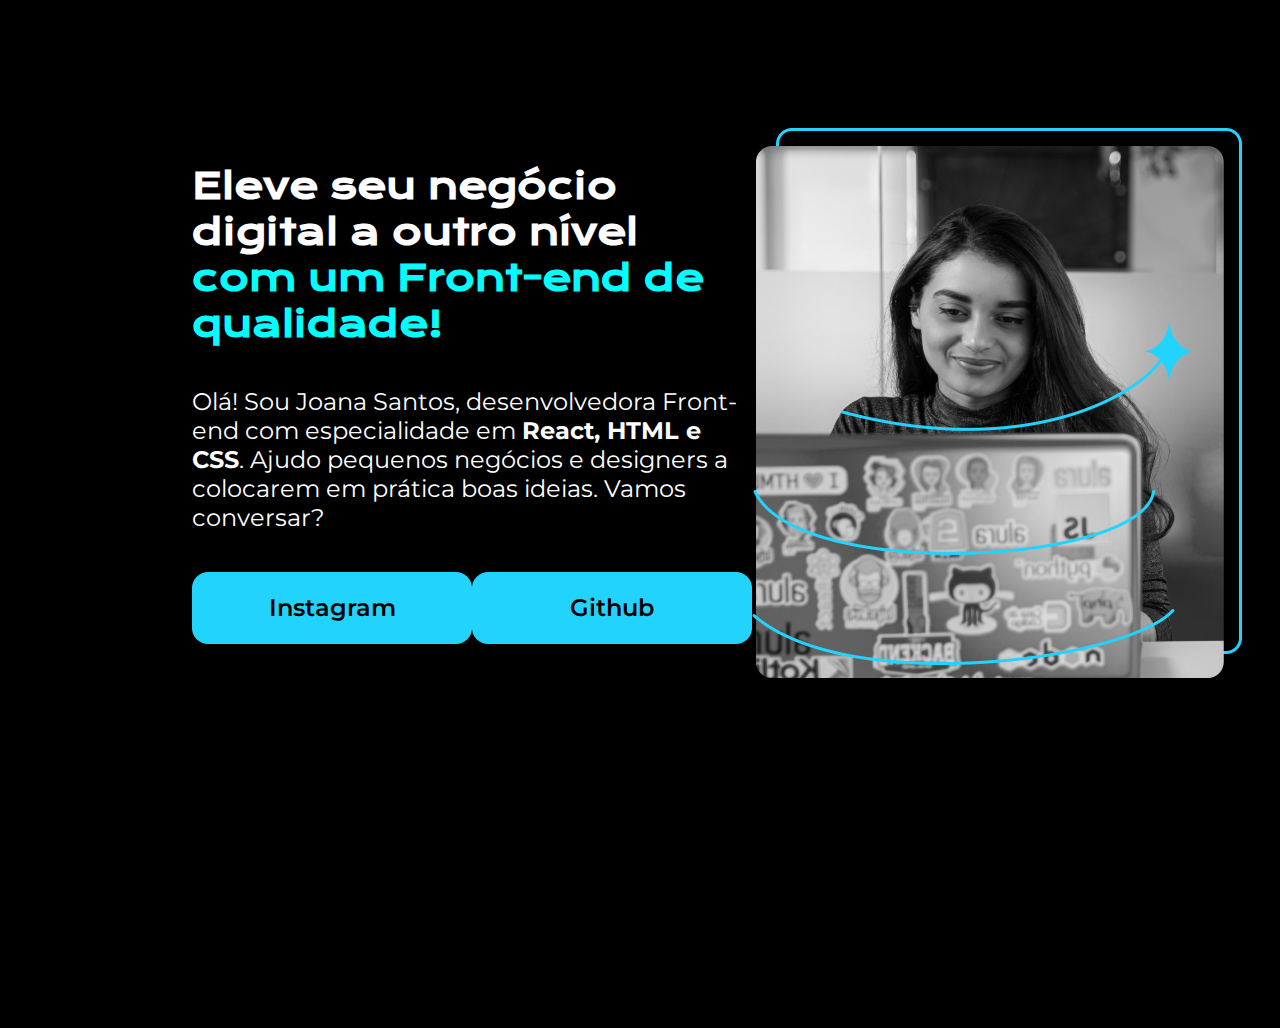
==== index.html @ e5cebe06 "The project was completed , only uploading for my GitHub profile" ====
<!DOCTYPE html>
<html lang="pt-br">

<head>
    <meta charset="UTF-8">
    <meta name="viewport" content="width=device-width, initial-scale=1.0">
     <link rel="stylesheet" href="style.css">
    <title>Portfólio</title>
</head>

<body>
    <main class="apresentacao">
        <section class="apresentacao__conteudo">
            <h1 class="apresentacao__conteudo__titulo">Eleve seu negócio digital a outro nível <strong class="titulo-destaque">com um Front-end de qualidade!</strong></h1>
                <p class="apresentacao__conteudo__texto">Olá! Sou Joana Santos, desenvolvedora
                    Front-end com especialidade em <strong>React, HTML e CSS</strong>. Ajudo pequenos negócios e designers a
                    colocarem em prática boas ideias. Vamos conversar?</p>
                <div class="apresentacao__links">
                    <a class="apresentacao__links__link" href="https://www.instagram.com/delfino.jpg/?next=%2F">Instagram</a>
                    <a class="apresentacao__links__link" href="https://github.com/LucasRDelfino">Github</a>
                </div>
                
        </section>
            <img src="Imagem.png" alt="Foto da Joana">
    </main>
</body>

</html>
---- style.css ----
@import url('https://fonts.googleapis.com/css2?family=Krona+One&family=Montserrat:wght@400;600&display=swap');

*{
    margin: 0;
    padding: 0;
}
body{
    box-sizing: border-box;
    height: 100vh;
    background-color: black;
    color: white;
}

.titulo-destaque{
    color: aqua;
}

.apresentacao{
    margin:10% 15%;
    display: flex;
    align-items: center;
    justify-content: space-between;
}

.apresentacao__conteudo{
    width: 615px;
    display: flex;
    flex-direction: column;
    gap: 40px;
}   

.apresentacao__conteudo__titulo{
    font-size: 36px;
    font-family: 'Krona One',sans-serif;
}
.apresentacao__conteudo__texto{
    font-size: 24px;
    font-family: 'Montserrat',sans-serif;
   

}
.apresentacao__links{
    display: flex;
    justify-content: space-between;
}

.apresentacao__links__link{
    background-color: #22d4fd;
    width: 280px;
    text-align: center;
    border-radius: 16px;
    font-size: 24px;
    font-weight: 600;
    padding: 21.5px 0 ;
    text-decoration: none;
    color: black;
    font-family:'Montserrat',sans-serif;
}
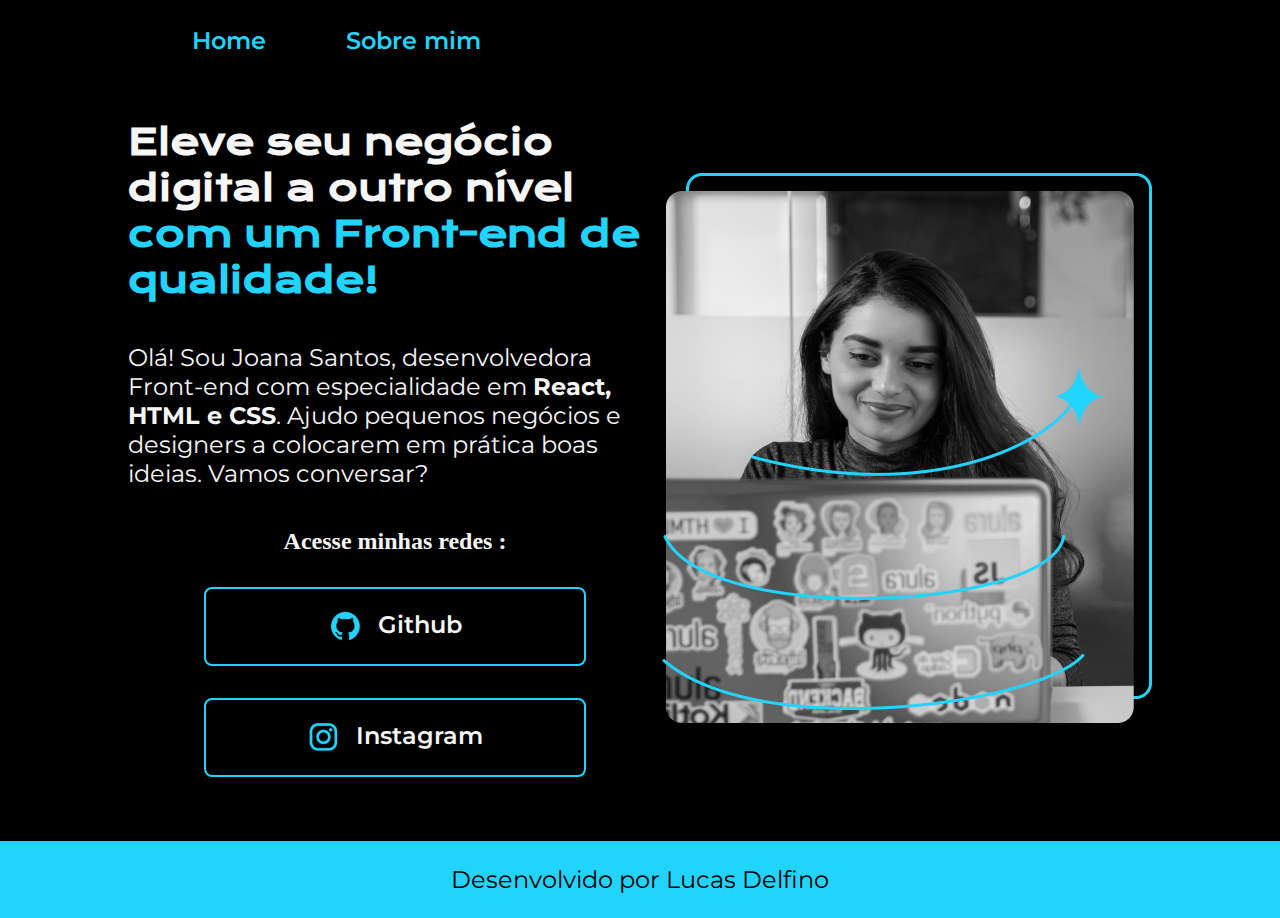
==== commit 4ce1f4e8: "updating the project with content developed in the second curse of Alura" ====
--- a/index.html
+++ b/index.html
@@ -4,11 +4,17 @@
 <head>
     <meta charset="UTF-8">
     <meta name="viewport" content="width=device-width, initial-scale=1.0">
-     <link rel="stylesheet" href="style.css">
+     <link rel="stylesheet" href="./styles/style.css">
     <title>Portfólio</title>
 </head>
 
 <body>
+    <header class="cabecalho">
+        <nav class="cabecalho_menu"> 
+            <a class="cabecalho_menu_link" href="index.html">Home</a>
+            <a class="cabecalho_menu_link" href="about.html">Sobre mim</a>
+        </nav>
+    </header>
     <main class="apresentacao">
         <section class="apresentacao__conteudo">
             <h1 class="apresentacao__conteudo__titulo">Eleve seu negócio digital a outro nível <strong class="titulo-destaque">com um Front-end de qualidade!</strong></h1>
@@ -16,13 +22,22 @@
                     Front-end com especialidade em <strong>React, HTML e CSS</strong>. Ajudo pequenos negócios e designers a
                     colocarem em prática boas ideias. Vamos conversar?</p>
                 <div class="apresentacao__links">
-                    <a class="apresentacao__links__link" href="https://www.instagram.com/delfino.jpg/?next=%2F">Instagram</a>
-                    <a class="apresentacao__links__link" href="https://github.com/LucasRDelfino">Github</a>
+                    <h2 class="apresentacao__links_subtitulo">Acesse minhas redes :</h2>
+                     <a class="apresentacao__links__link" href="https://github.com/LucasRDelfino">
+                        <img src="./assets/github.png" alt="icne do github">
+                        Github
+                    </a>
+                     <a class="apresentacao__links__link" href="https://www.instagram.com/delfino.jpg/?next=%2F">
+                        <img src="./assets/instagram.png" alt="Icone do Instagram">
+                        Instagram</a>
                 </div>
                 
         </section>
-            <img src="Imagem.png" alt="Foto da Joana">
+            <img src="./assets/Imagem.png" alt="Foto da Joana">
     </main>
+    <footer>
+        <p class="rodape">Desenvolvido por Lucas Delfino</p>
+    </footer>
 </body>
 
 </html>--- a/styles/style.css
+++ b/styles/style.css
@@ -0,0 +1,107 @@
+@import url('https://fonts.googleapis.com/css2?family=Krona+One&family=Montserrat:wght@400;600&display=swap');
+
+*{
+    margin: 0;
+    padding: 0;
+}
+
+:root{
+ --cor-primaria : #000;
+ --cor-secundaria : #F6F6F6;
+ --cor-terciaria : #22D4FD;
+ --cor-hover : #272727;
+ --fonte-primaria : 'Krona One',sans-serif;
+ --fonte-secundaia : 'Montserrat',sans-serif
+}
+
+body{
+    box-sizing: border-box;
+    background-color: var(--cor-primaria);
+    color: var(--cor-secundaria);
+}
+
+.cabecalho{
+    padding: 2% 0% 0% 15%;
+}
+
+.cabecalho_menu{
+    display: flex;
+    gap: 80px;
+}
+.cabecalho_menu_link{
+    font-family: var(--fonte-secundaia);
+    font-size: 24px;
+    font-weight: 600;
+    color: var(--cor-terciaria);
+    text-decoration: none;
+}
+
+.apresentacao{
+    padding: 5% 10%;
+    display: flex;
+    align-items: center;
+    justify-content: space-between;
+}
+
+.apresentacao__conteudo{
+    width: 615px;
+    display: flex;
+    flex-direction: column;
+    gap: 40px;
+}   
+
+.apresentacao__conteudo__titulo{
+    font-size: 36px;
+    font-family: var(--fonte-primaria);
+}
+
+.titulo-destaque{
+    color: var(--cor-terciaria);
+}
+.apresentacao__conteudo__texto{
+    font-size: 24px;
+    font-family: var(--fonte-secundaia);
+   
+
+}
+.apresentacao__links{
+    display: flex;
+    flex-direction: column;
+    align-items: center;
+    justify-content: space-between;
+    gap: 32px;
+}
+.apresentacao__links__subtitulo{
+    font-family: var(--fonte-primaria);
+    font-weight: 400;
+    font-size: 24px;
+}
+.apresentacao__links__link{
+    display: flex;
+    justify-content: center;
+    gap: 16px;
+    border: 2px solid var(--cor-terciaria);
+    width: 378px;
+    text-align: center;
+    border-radius: 8px;
+    font-size: 24px;
+    font-weight: 600;
+    padding: 21.5px 0 ;
+    text-decoration: none;
+    color: var(--cor-secundaria);
+    font-family:var(--fonte-secundaia);
+    
+}
+.apresentacao__links__link:hover{
+    background-color: var(--cor-hover);
+}
+
+.rodape{
+    color: var(--cor-primaria);
+    background-color: var(--cor-terciaria);
+    padding: 24px;
+    text-align: center;
+    font-family: var(--fonte-secundaia);
+    font-size: 24px;
+    font-weight: 400;
+}